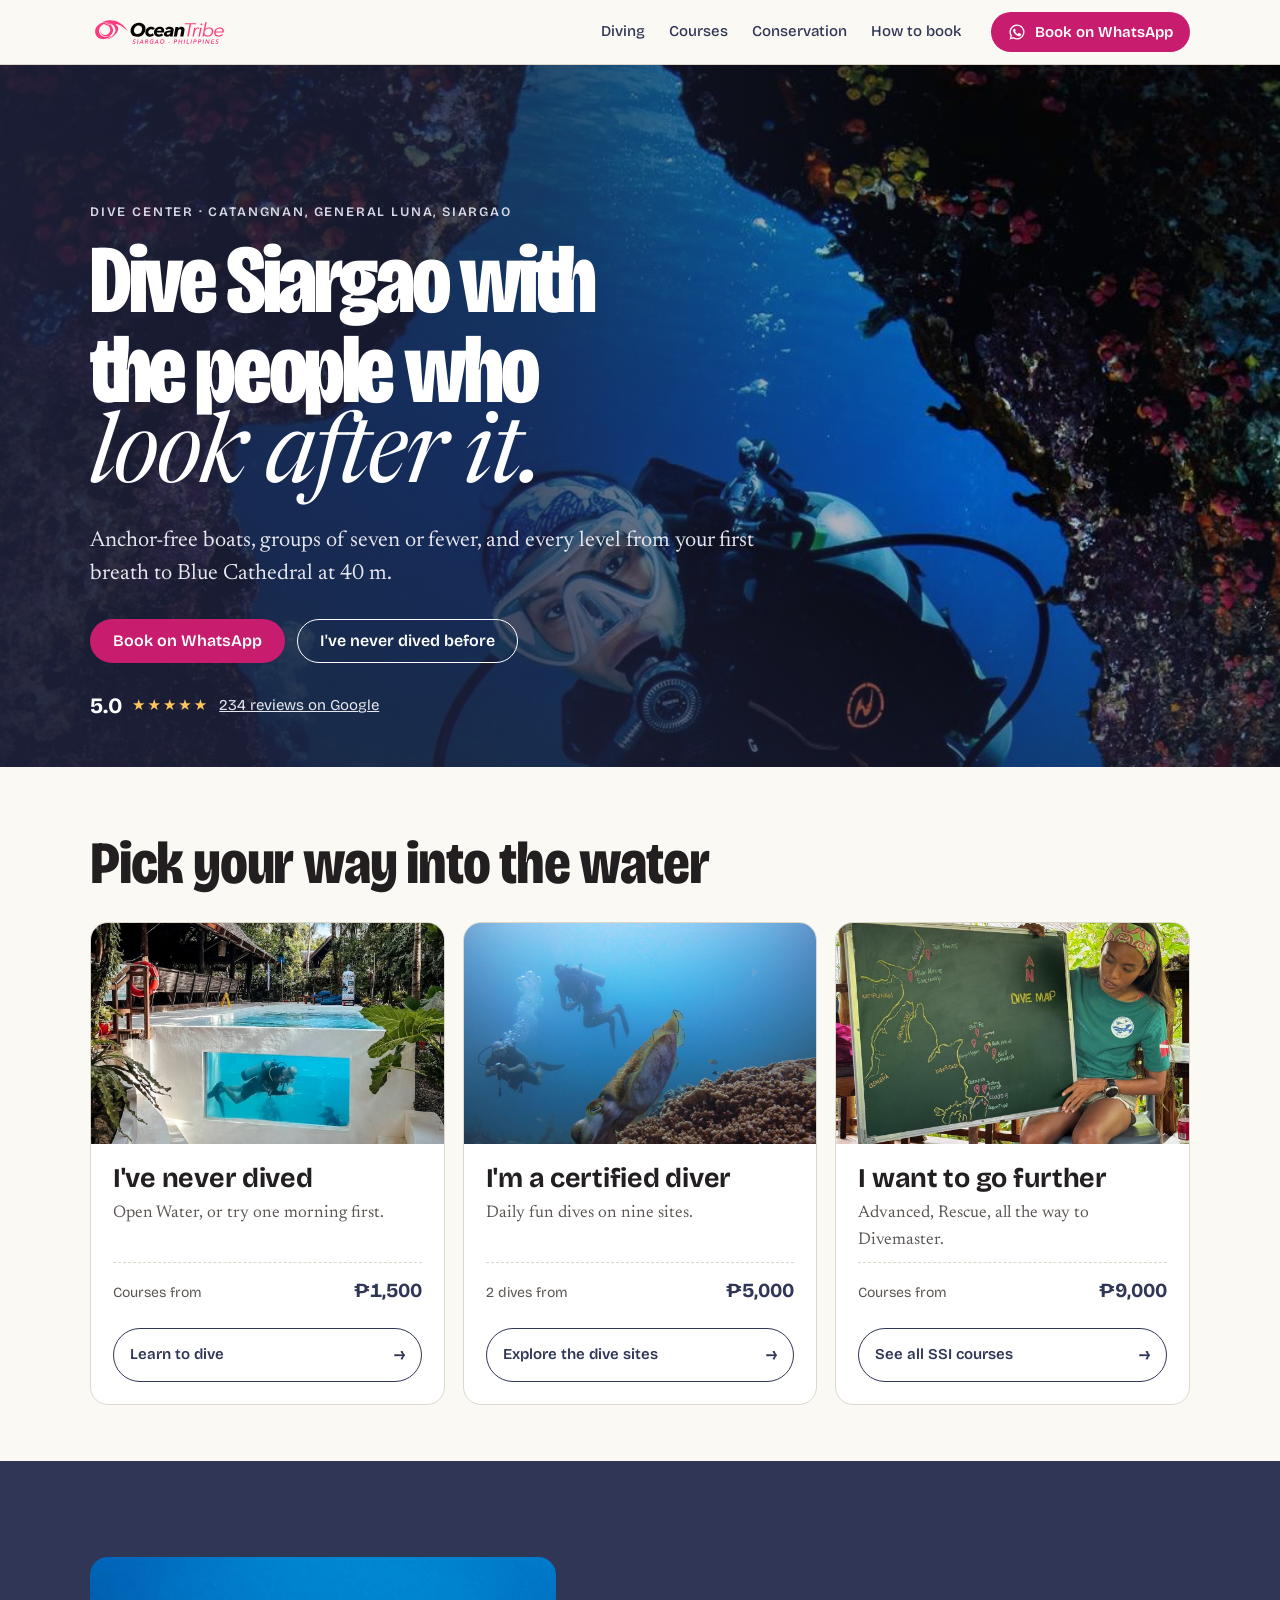
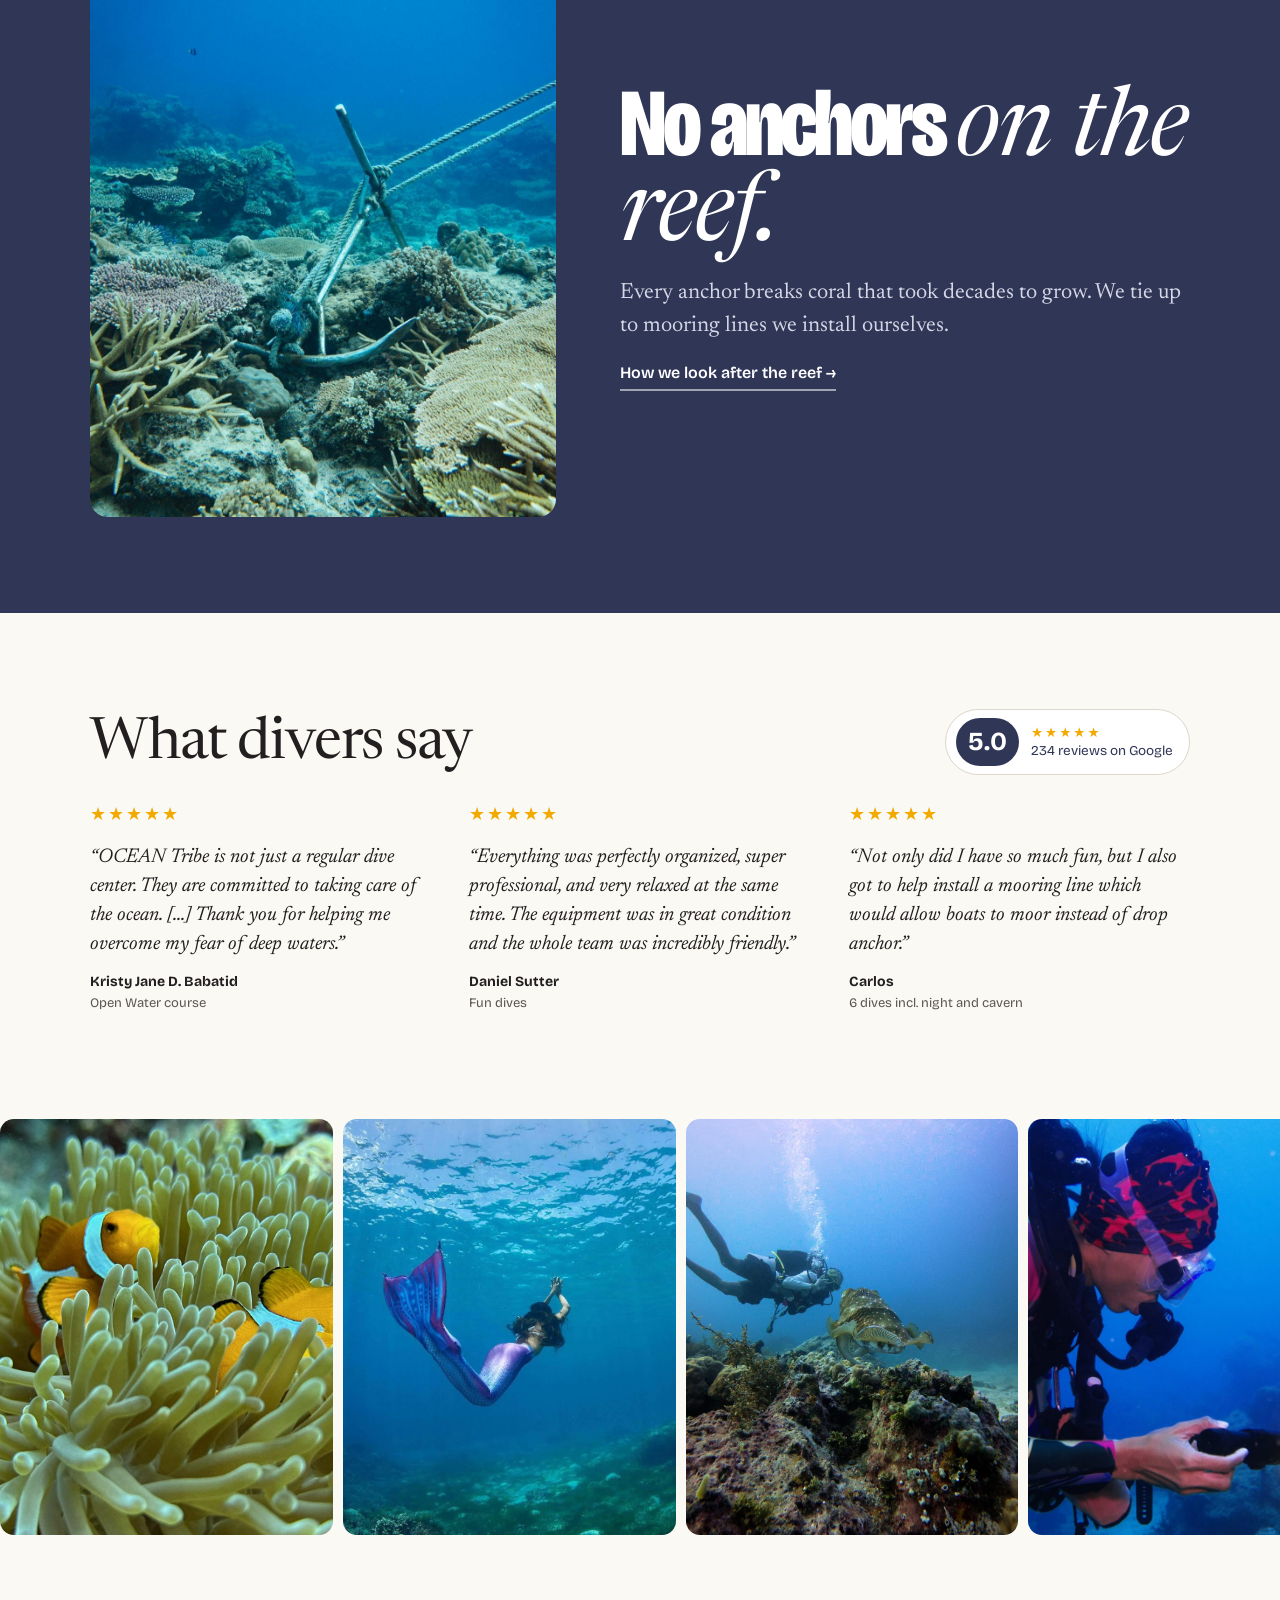
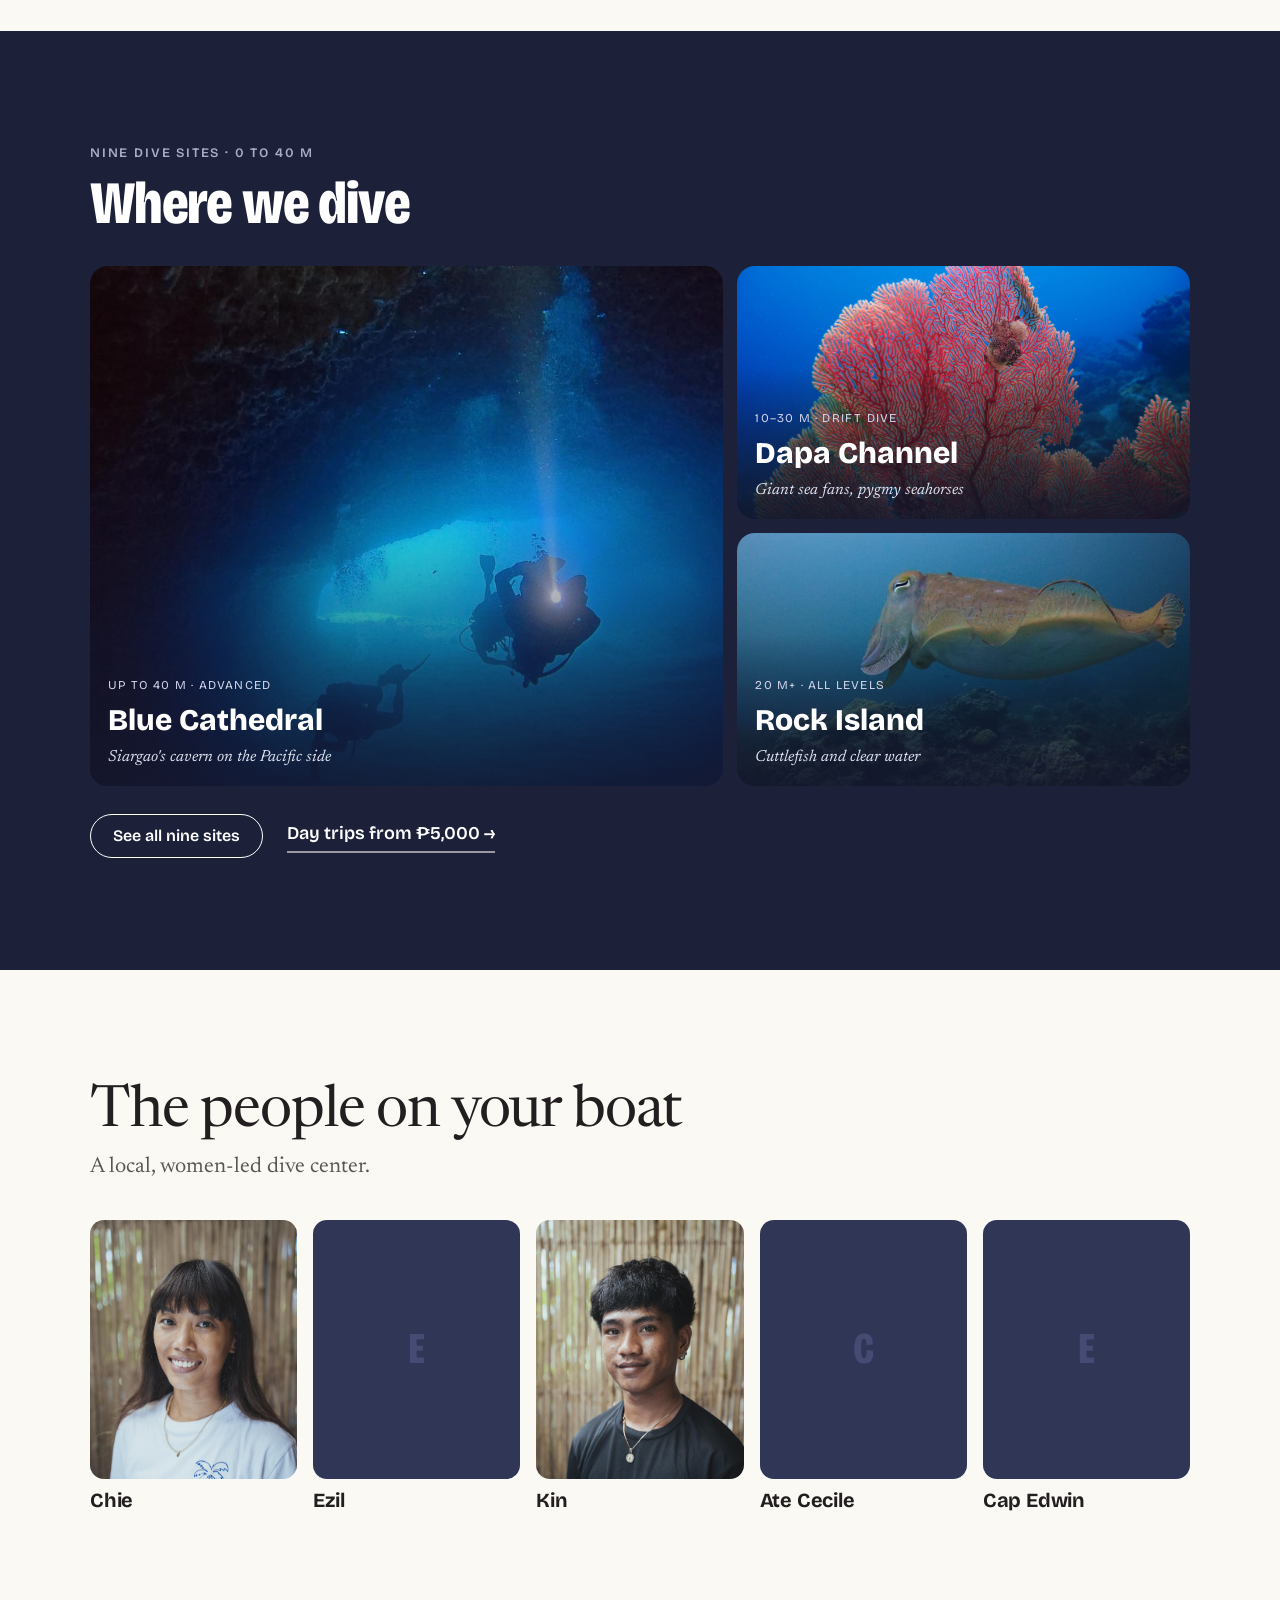
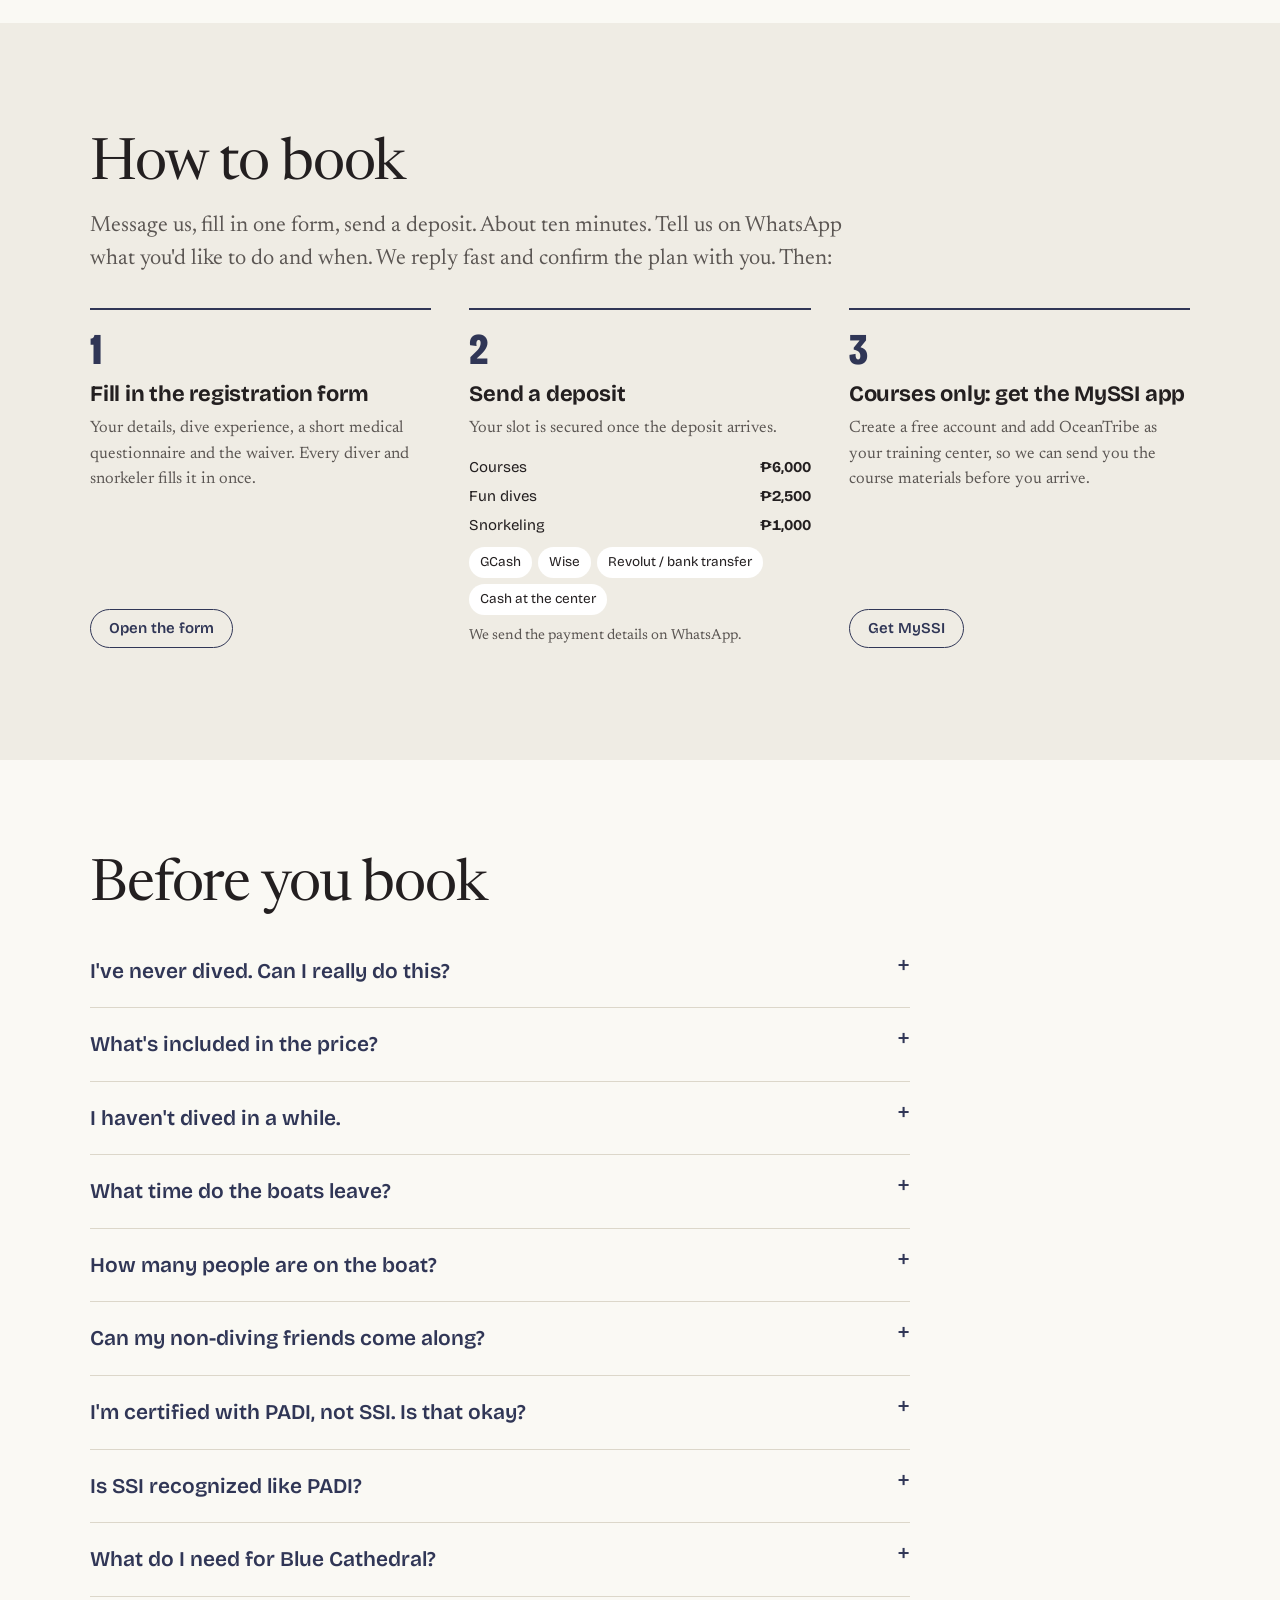
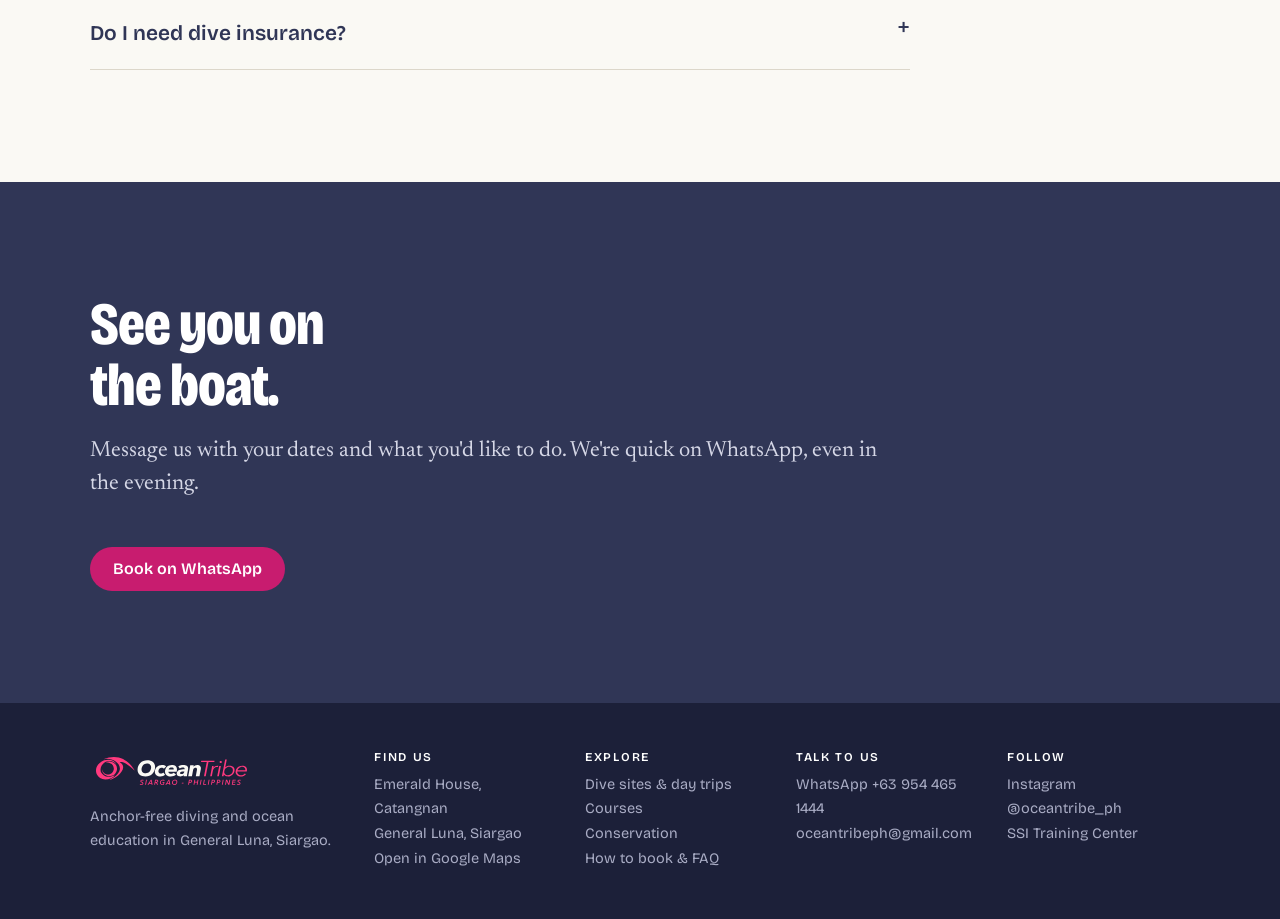
==== book.html @ 25a4010c "OceanTribe Siargao website Co-Authored-By: Claude Opus 5.5 <noreply@anthropic.com> Claude-Session: h" ====
<!doctype html><html lang="en"><head><meta charset="utf-8"><title>Moved · OceanTribe Siargao</title><meta name="viewport" content="width=device-width,initial-scale=1"><meta http-equiv="refresh" content="0; url=index.html#book"><script>location.replace('index.html#book')</script><style>body{font-family:system-ui,sans-serif;background:#faf9f4;color:#303656;padding:24px}</style></head><body><p>This page moved. <a href="index.html#book">Continue</a>.</p></body></html>
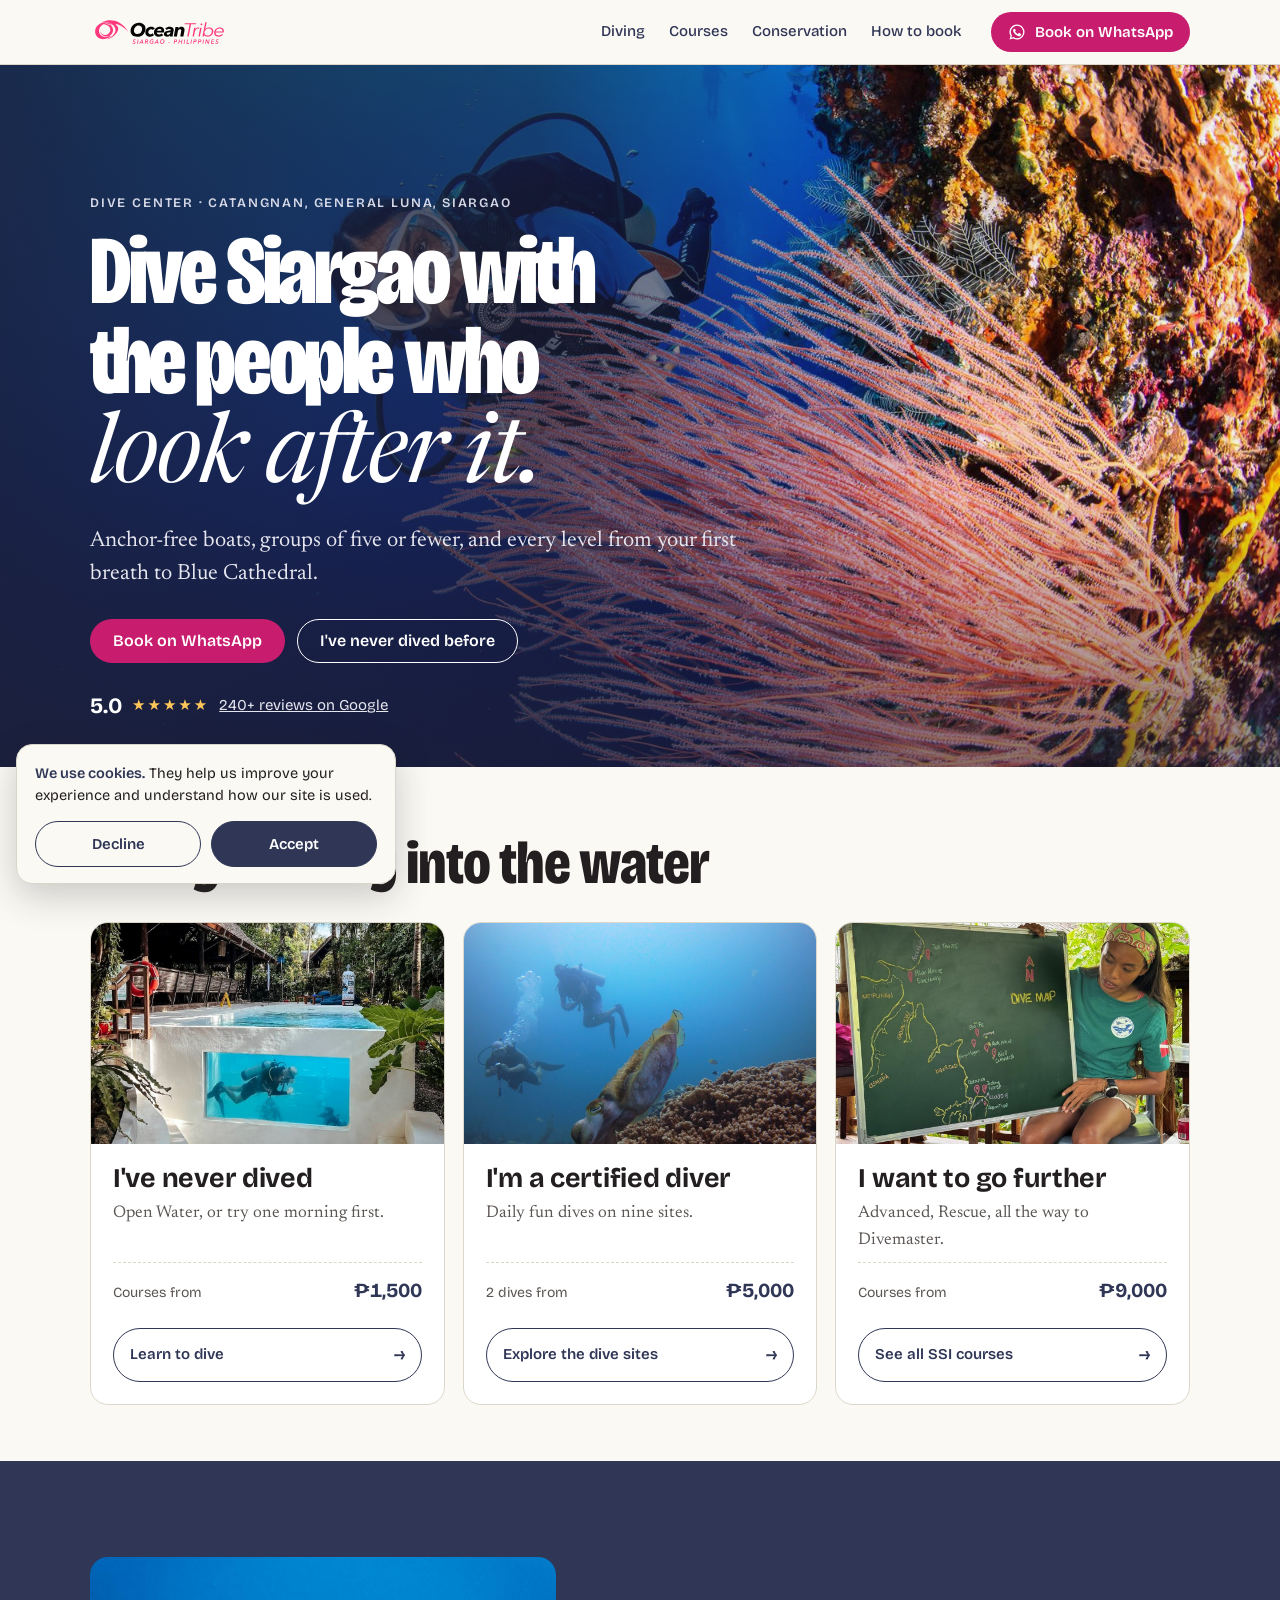
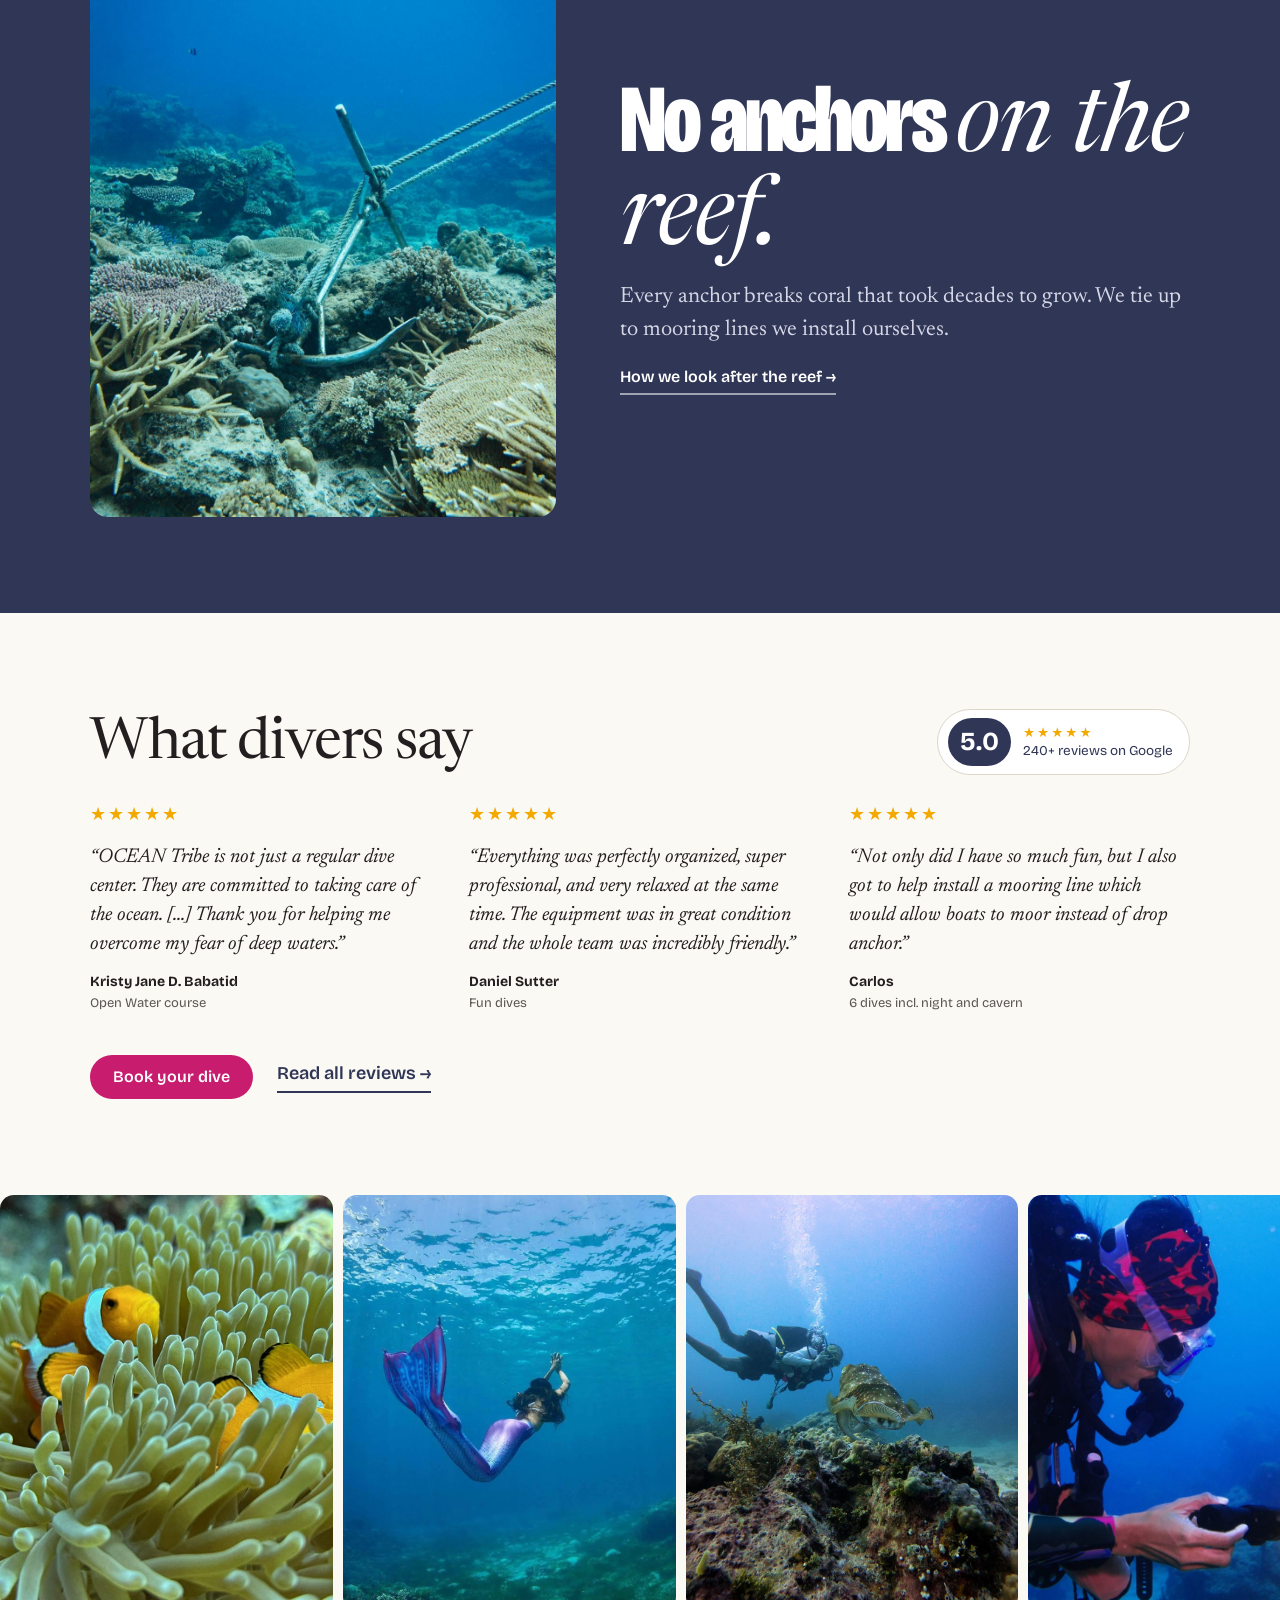
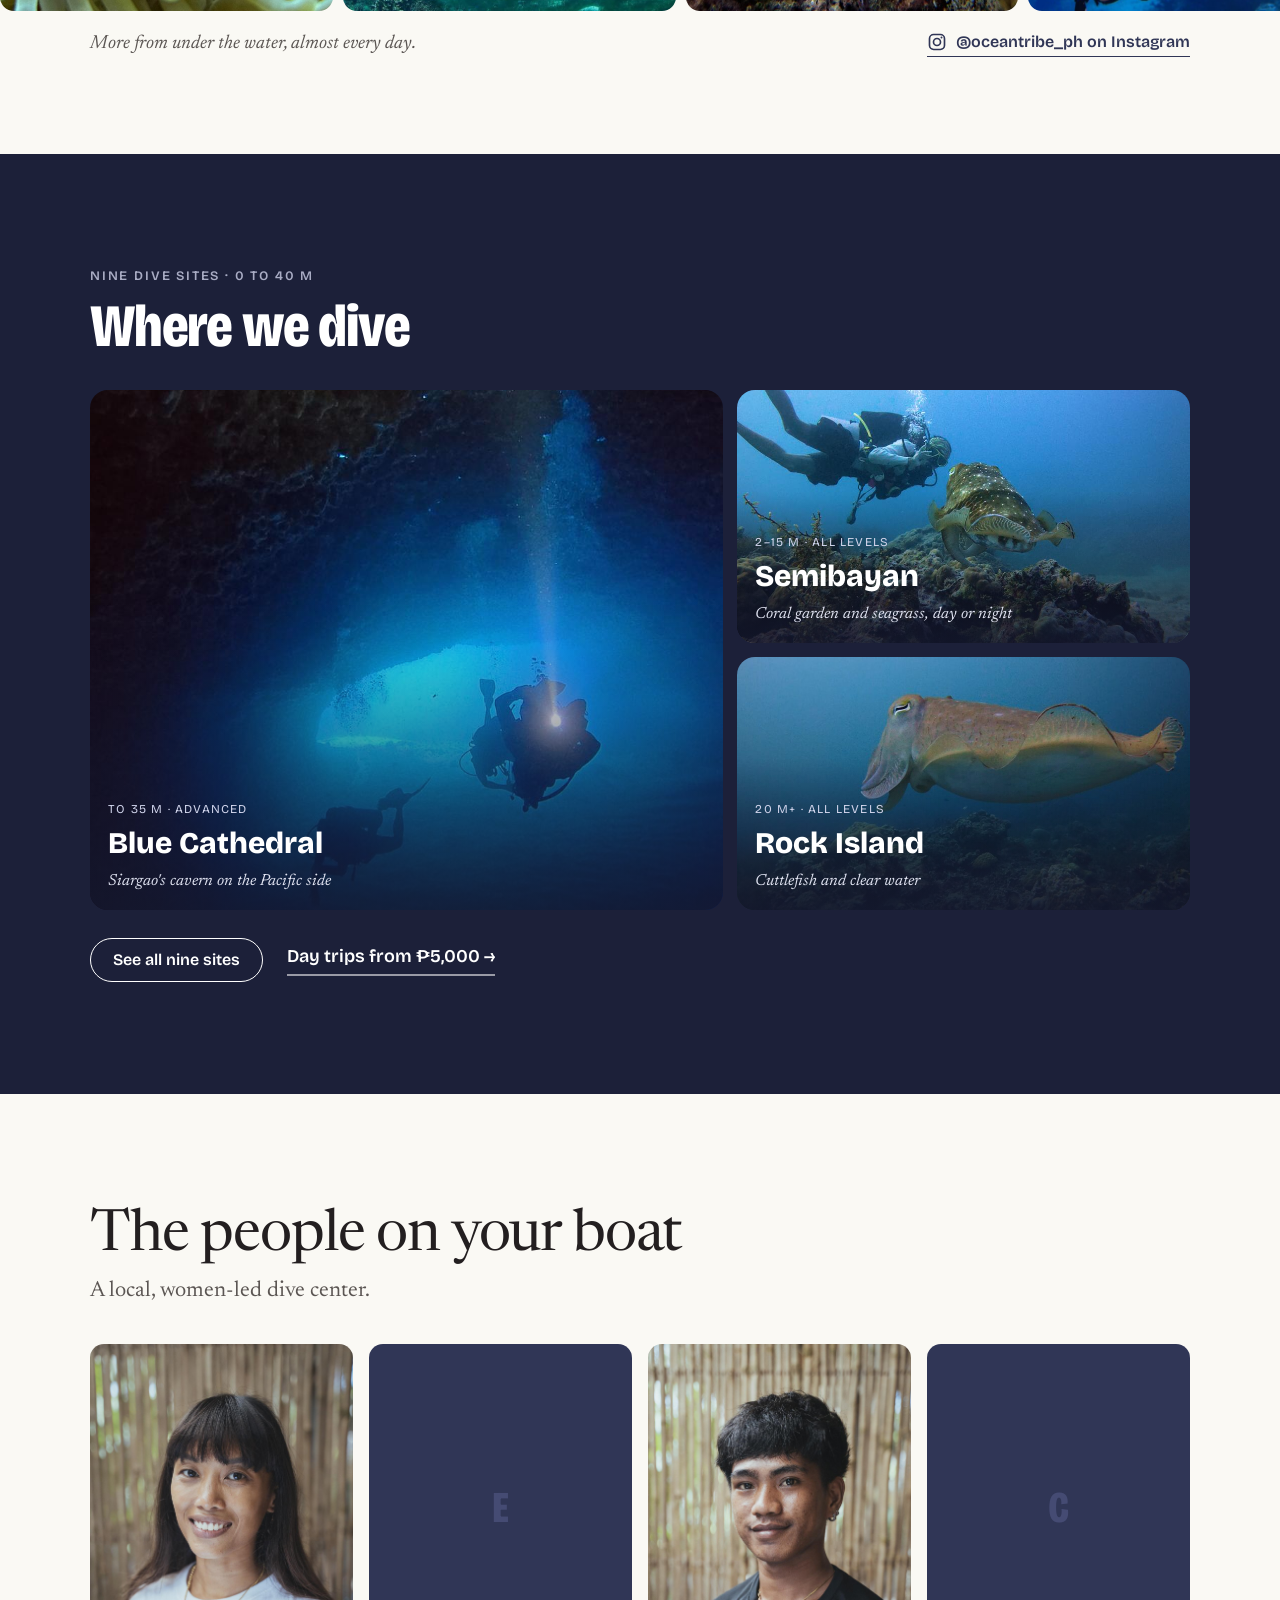
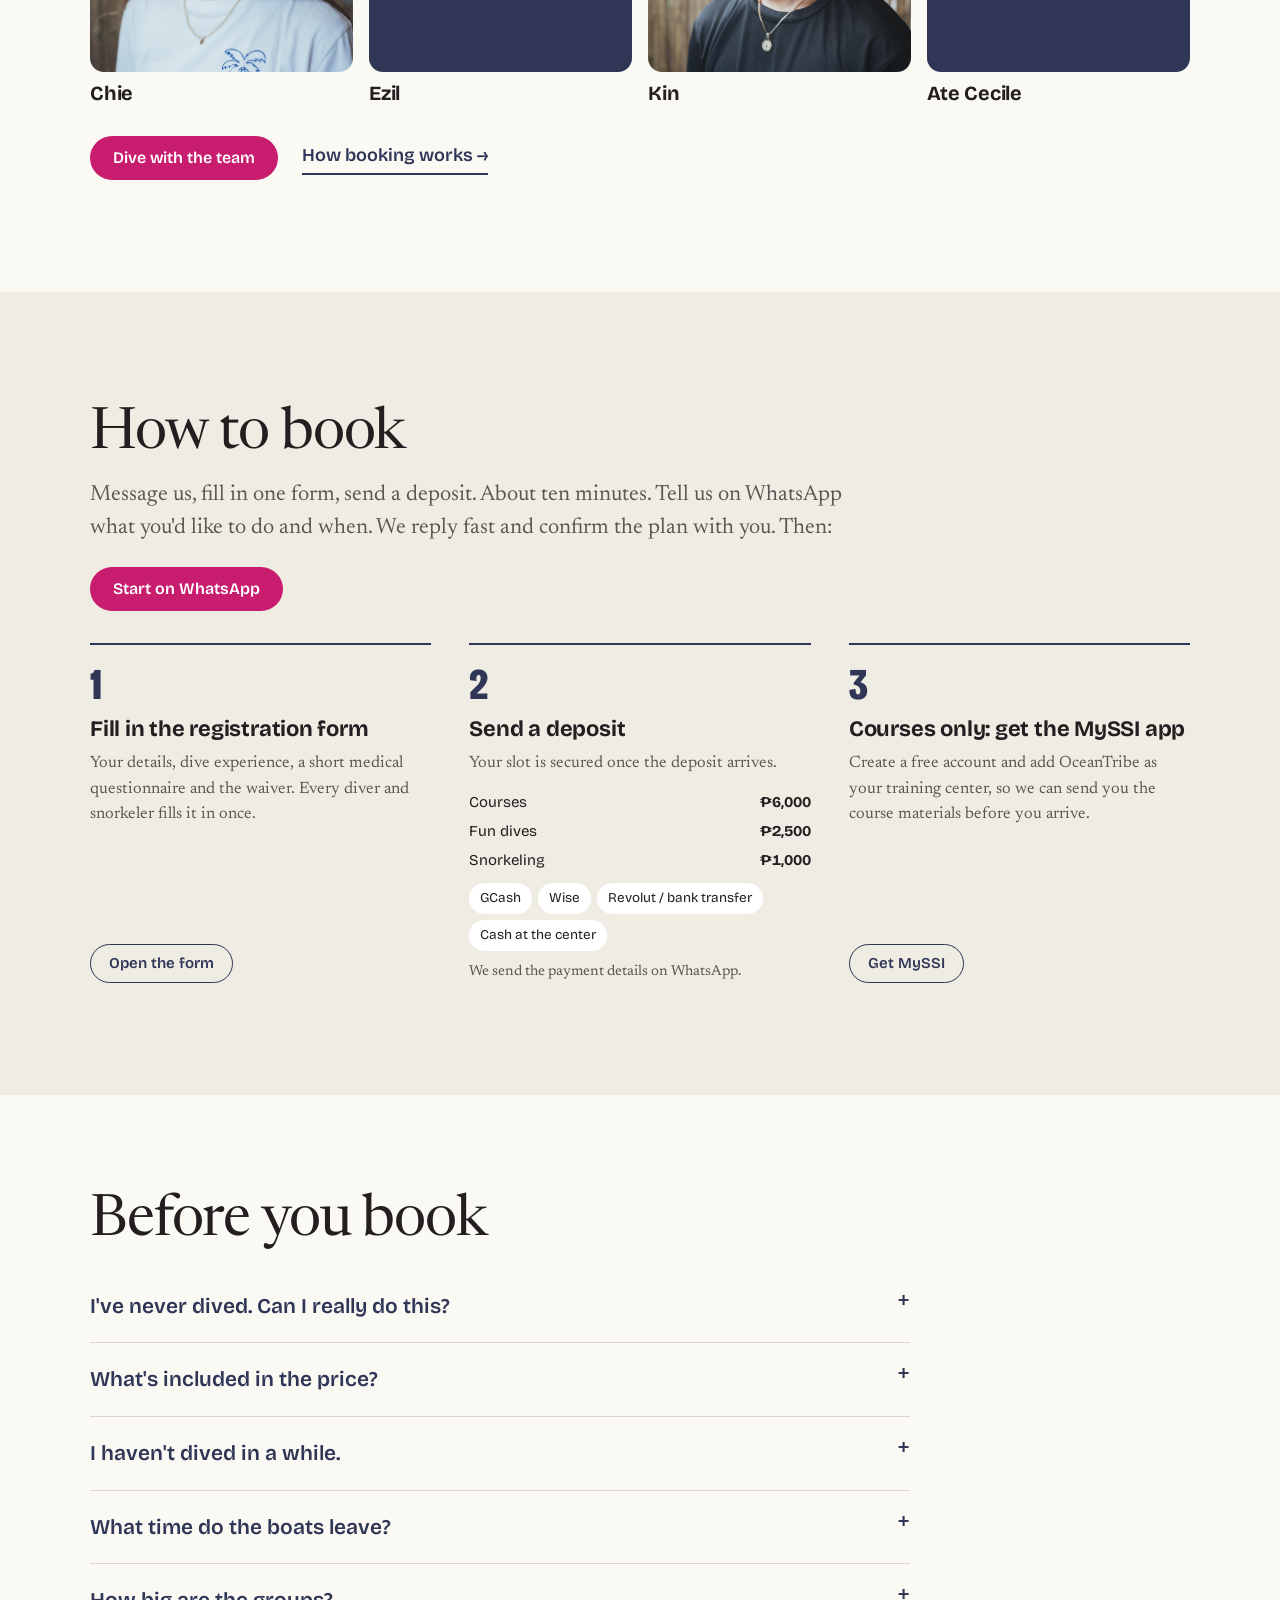
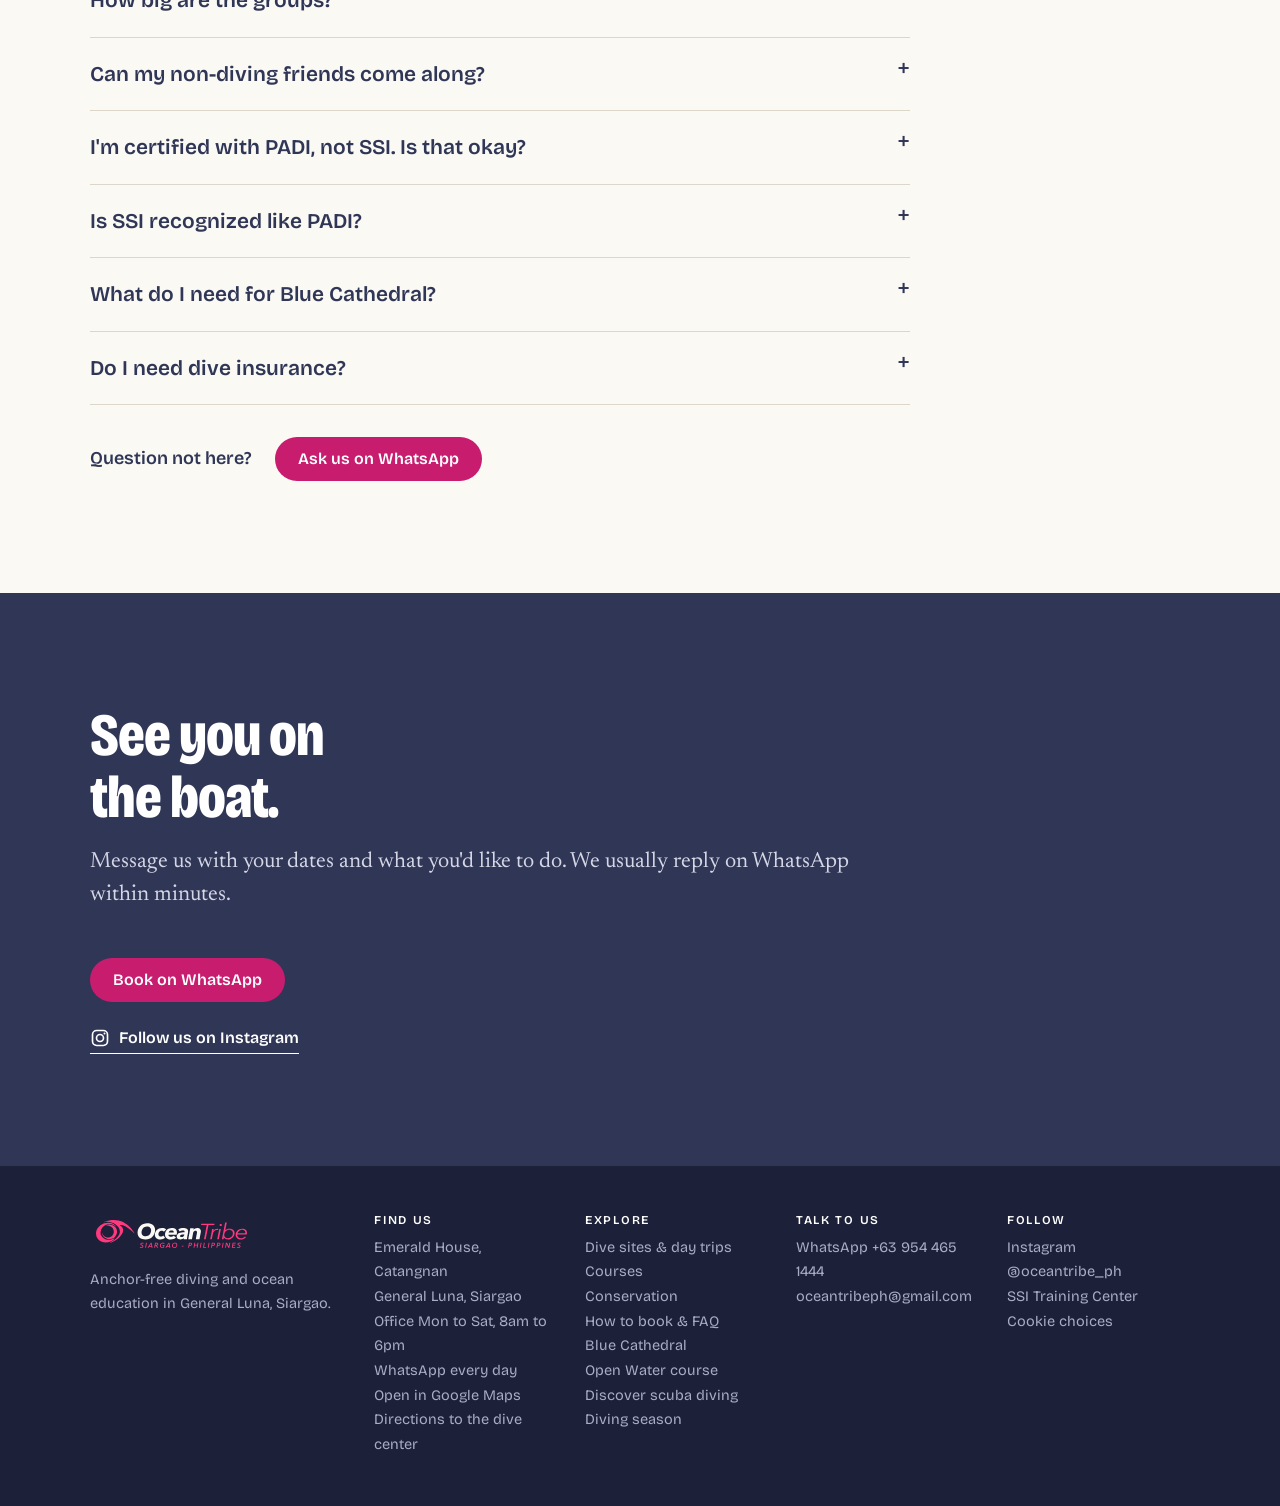
==== commit a501be3a: "SEO Phase 1: site guides, season, hours, sitemap" ====
--- a/book.html
+++ b/book.html
@@ -1 +1 @@
-<!doctype html><html lang="en"><head><meta charset="utf-8"><title>Moved · OceanTribe Siargao</title><meta name="viewport" content="width=device-width,initial-scale=1"><meta http-equiv="refresh" content="0; url=index.html#book"><script>location.replace('index.html#book')</script><style>body{font-family:system-ui,sans-serif;background:#faf9f4;color:#303656;padding:24px}</style></head><body><p>This page moved. <a href="index.html#book">Continue</a>.</p></body></html>+<!doctype html><html lang="en"><head><meta charset="utf-8"><title>Moved · OceanTribe Philippines</title><meta name="viewport" content="width=device-width,initial-scale=1"><meta http-equiv="refresh" content="0; url=index.html#book"><script>location.replace('index.html#book')</script><style>body{font-family:system-ui,sans-serif;background:#faf9f4;color:#303656;padding:24px}</style></head><body><p>This page moved. <a href="index.html#book">Continue</a>.</p></body></html>
